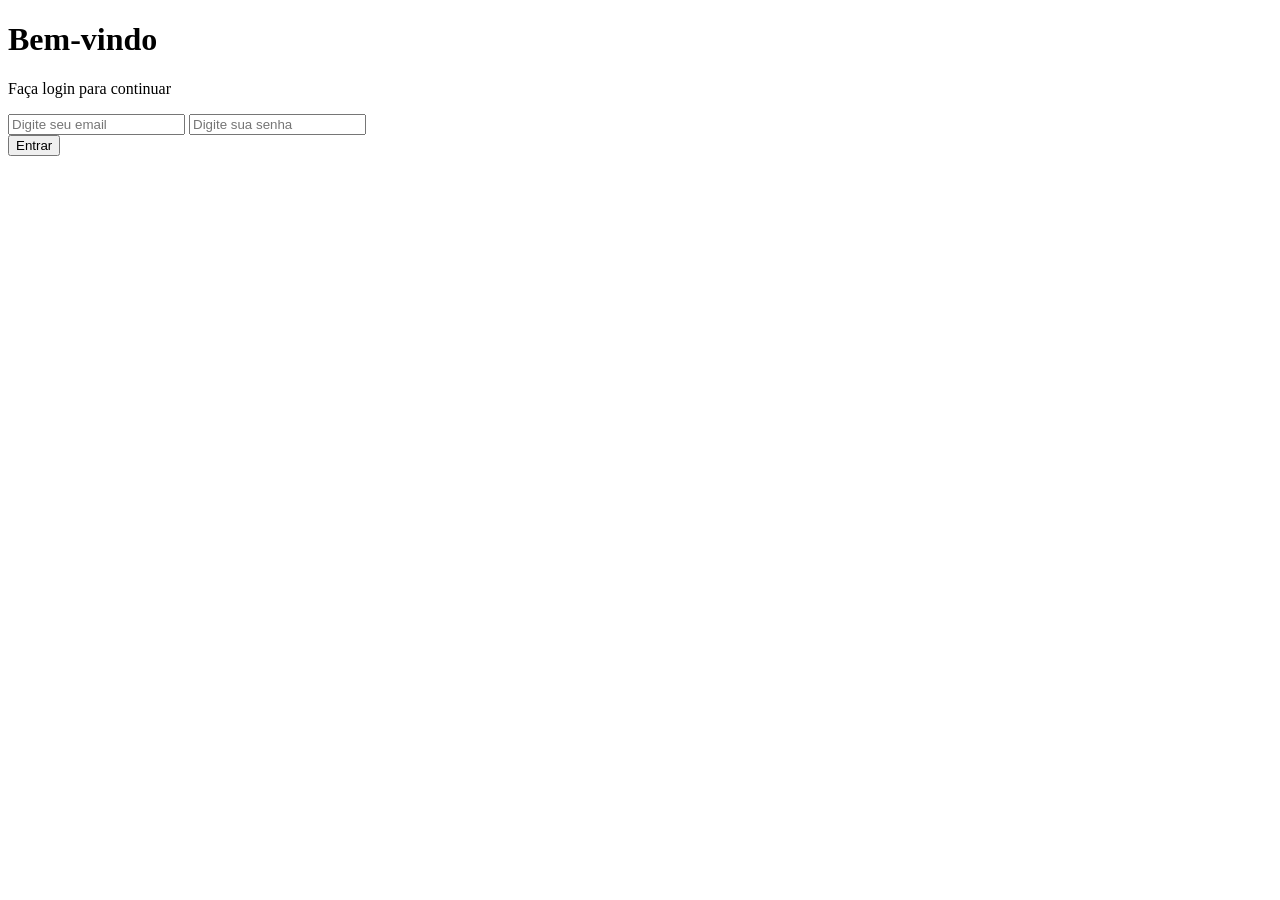
==== index.html @ 79d378b2 "Adiciona tela login" ====
<!DOCTYPE html>
<html lang="pt-BR">
<head>
    <meta charset="UTF-8">
    <meta name="viewport" content="width=device-width, initial-scale=1.0">
    <link rel="stylesheet" href="src/css/index.css">
    <link rel="preconnect" href="https://fonts.googleapis.com">
    <link rel="preconnect" href="https://fonts.gstatic.com" crossorigin>
    <link href="https://fonts.googleapis.com/css2?family=Roboto:wght@300;400;500;700&display=swap" rel="stylesheet">
    <title>Login</title>
</head>
<body>
    <div class="phone">
        <div class="screen">
            <div class="login-card">
                <h1>Bem-vindo</h1>
                <p class="subtitulo">
                    Faça login para continuar
                </p>
                <div class="inputs">
                    <input type="email" id="email" placeholder="Digite seu email">
                    <input type="password" id="senha" placeholder="Digite sua senha">
                </div>
                <button id="btnEntrar">
                    Entrar
                </button>
                <p class="mensagem" id="mensagem"></p>
            </div>
        </div>
    </div>
    <script src="src/js/index.js"></script>
</body>
</html>
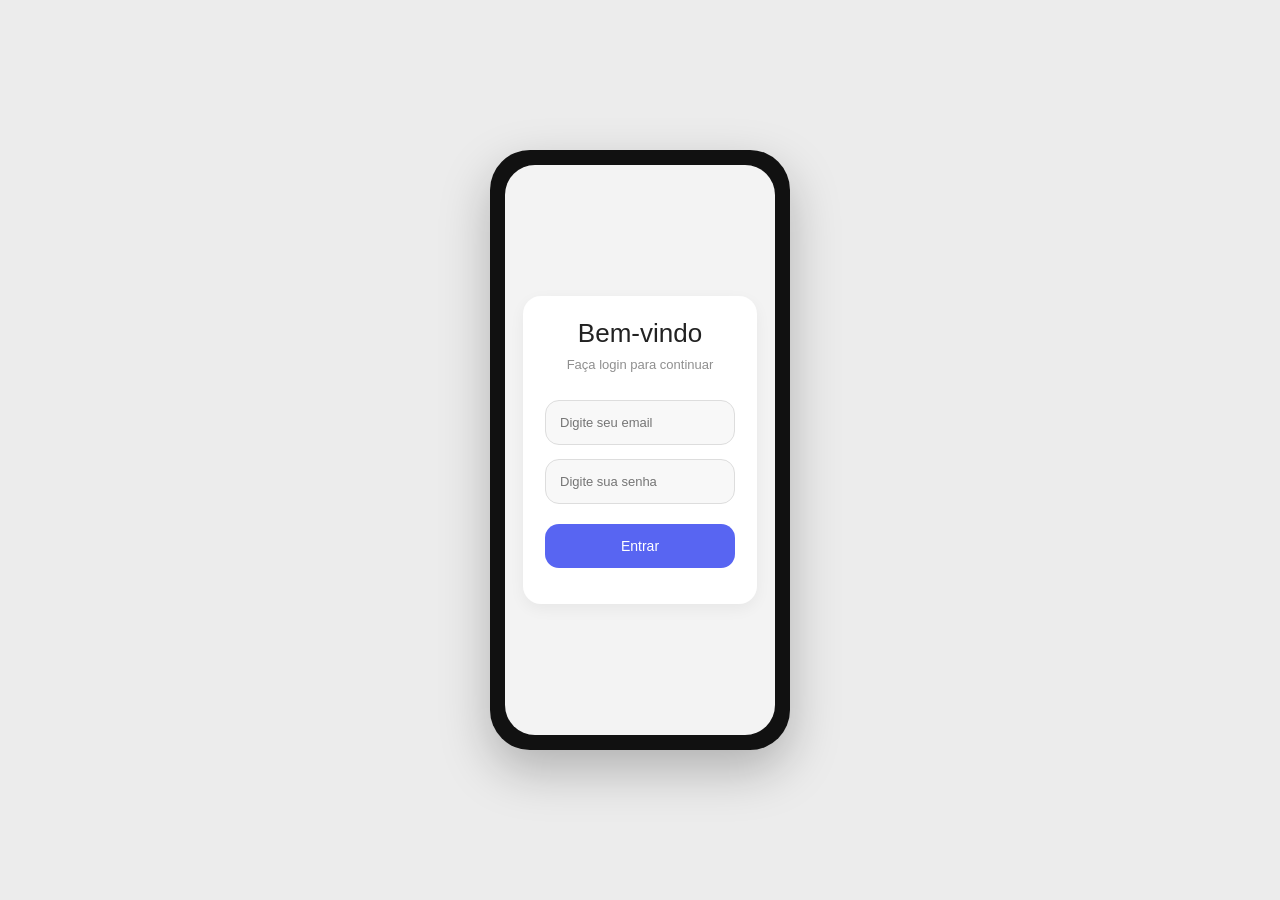
==== commit be40d35b: "Adiciona comentários relevantes ao index" ====
--- a/index.html
+++ b/index.html
@@ -10,6 +10,7 @@
     <title>Login</title>
 </head>
 <body>
+    <!-- tela de login, se não digitar nada irá permancer nessa página -->
     <div class="phone">
         <div class="screen">
             <div class="login-card">
--- a/src/css/index.css
+++ b/src/css/index.css
@@ -0,0 +1,101 @@
+*{
+    margin: 0;
+    padding: 0;
+    box-sizing: border-box;
+}
+
+body{
+    background: #ececec;
+    font-family: "Roboto", sans-serif;
+    display: flex;
+    justify-content: center;
+    align-items: center;
+    min-height: 100vh;
+}
+
+.phone{
+    width: 300px;
+    height: 600px;
+    background: #111;
+    border-radius: 40px;
+    padding: 15px;
+    box-shadow: 0 20px 50px rgba(0,0,0,0.25);
+}
+
+.screen{
+    width: 100%;
+    height: 100%;
+    background: #f3f3f3;
+    border-radius: 30px;
+    display: flex;
+    justify-content: center;
+    align-items: center;
+    padding: 18px;
+}
+
+.login-card{
+    width: 100%;
+    background: #ffffff;
+    border-radius: 18px;
+    padding: 22px;
+    box-shadow: 0 5px 15px rgba(0,0,0,0.05);
+    text-align: center;
+}
+
+h1{
+    font-size: 26px;
+    font-weight: 500;
+    color: #222;
+    margin-bottom: 8px;
+}
+
+.subtitulo{
+    font-size: 13px;
+    color: #8f8f8f;
+    margin-bottom: 28px;
+}
+
+.inputs{
+    display: flex;
+    flex-direction: column;
+    gap: 14px;
+}
+
+input{
+    width: 100%;
+    padding: 14px;
+    border: 1px solid #dddddd;
+    border-radius: 14px;
+    background: #f8f8f8;
+    font-size: 13px;
+    outline: none;
+    transition: 0.2s;
+}
+
+input:focus{
+    border-color: #5865f2;
+}
+
+button{
+    width: 100%;
+    padding: 14px;
+    margin-top: 20px;
+    border: none;
+    border-radius: 14px;
+    background: #5865f2;
+    color: white;
+    font-size: 14px;
+    font-weight: 500;
+    cursor: pointer;
+    transition: 0.2s;
+}
+
+button:hover{
+    transform: scale(1.02);
+}
+
+.mensagem{
+    margin-top: 14px;
+    font-size: 12px;
+    color: #ff4d4d;
+}
